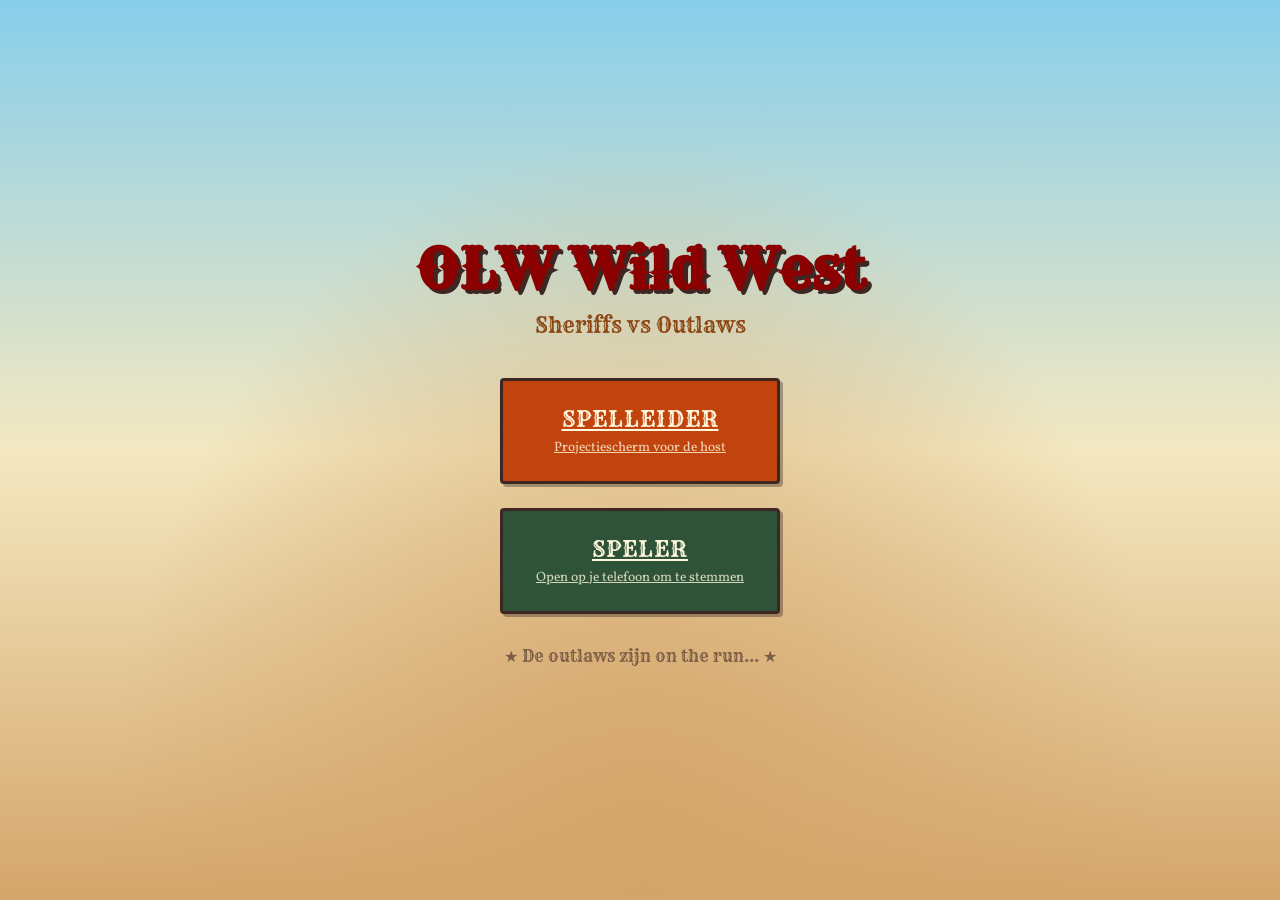
==== index.html @ f63bb6a1 "Initial commit: OLW Wild West game" ====
<!DOCTYPE html>
<html lang="nl">
<head>
  <meta charset="UTF-8">
  <meta name="viewport" content="width=device-width, initial-scale=1.0">
  <title>OLW Wild West</title>
  <link rel="stylesheet" href="css/theme.css">
  <style>
    body {
      min-height: 100vh;
      display: flex;
      align-items: center;
      justify-content: center;
      background:
        radial-gradient(ellipse at bottom, #d4a56a 0%, transparent 60%),
        linear-gradient(to bottom, #87CEEB 0%, #F4E8C1 50%, #d4a56a 100%);
    }
    .landing {
      text-align: center;
      max-width: 600px;
      padding: 2rem;
    }
    .landing h1 {
      font-size: 3.5rem;
      color: #8B0000;
      text-shadow: 4px 4px 0 #3E2723;
      margin-bottom: 0.5rem;
    }
    .landing .subtitle {
      font-family: 'Rye', cursive;
      font-size: 1.3rem;
      color: #8B4513;
      margin-bottom: 2.5rem;
    }
    .role-buttons {
      display: flex;
      flex-direction: column;
      gap: 1.5rem;
      align-items: center;
    }
    .role-btn {
      width: 280px;
      padding: 1.5rem 2rem;
      font-size: 1.4rem;
    }
    .role-btn .role-desc {
      display: block;
      font-family: 'Vollkorn', serif;
      font-size: 0.85rem;
      text-transform: none;
      letter-spacing: 0;
      margin-top: 0.3rem;
      opacity: 0.8;
    }
    .outlaw-text {
      font-family: 'Rye', cursive;
      font-size: 1rem;
      color: #3E2723;
      margin-top: 2rem;
      opacity: 0.6;
    }
  </style>
</head>
<body>
  <div class="landing">
    <h1>OLW Wild West</h1>
    <p class="subtitle">Sheriffs vs Outlaws</p>

    <div class="role-buttons">
      <a href="host.html" class="btn btn-rust role-btn">
        Spelleider
        <span class="role-desc">Projectiescherm voor de host</span>
      </a>
      <a href="player.html" class="btn btn-green role-btn">
        Speler
        <span class="role-desc">Open op je telefoon om te stemmen</span>
      </a>
    </div>

    <p class="outlaw-text">★ De outlaws zijn on the run... ★</p>
  </div>
</body>
</html>
---- css/theme.css ----
/* === OLW Wild West — Western Theme === */
@import url('https://fonts.googleapis.com/css2?family=Rye&family=Vollkorn:wght@400;600;700&display=swap');

:root {
  --sand: #F4E8C1;
  --leather: #8B4513;
  --rust: #C1440E;
  --dark-wood: #3E2723;
  --gold: #DAA520;
  --cream: #FFF8DC;
  --saloon-green: #2E5339;
  --sky-blue: #87CEEB;
  --parchment: #f5e6c8;
  --blood-red: #8B0000;

  /* Team colors */
  --team1: #C1440E;
  --team2: #2E5339;
  --team3: #4A6FA5;
  --team4: #DAA520;
  --team5: #7B2D8E;
  --team6: #1A5276;
}

* {
  margin: 0;
  padding: 0;
  box-sizing: border-box;
}

body {
  font-family: 'Vollkorn', Georgia, serif;
  background-color: var(--sand);
  color: var(--dark-wood);
  overflow-x: hidden;
}

h1, h2, h3, h4 {
  font-family: 'Rye', cursive;
  color: var(--leather);
  text-shadow: 2px 2px 0 rgba(0,0,0,0.15);
}

/* Parchment card */
.card {
  background: var(--cream);
  border: 3px solid var(--leather);
  border-radius: 4px;
  padding: 1.5rem;
  box-shadow: 4px 4px 0 rgba(0,0,0,0.2);
  position: relative;
}

/* Western button */
.btn {
  font-family: 'Rye', cursive;
  background: var(--leather);
  color: var(--cream);
  border: 3px solid var(--dark-wood);
  padding: 0.75rem 2rem;
  font-size: 1.1rem;
  cursor: pointer;
  border-radius: 4px;
  box-shadow: 3px 3px 0 rgba(0,0,0,0.3);
  transition: all 0.15s;
  text-transform: uppercase;
  letter-spacing: 1px;
}

.btn:hover {
  transform: translate(-2px, -2px);
  box-shadow: 5px 5px 0 rgba(0,0,0,0.3);
}

.btn:active {
  transform: translate(1px, 1px);
  box-shadow: 1px 1px 0 rgba(0,0,0,0.3);
}

.btn-rust {
  background: var(--rust);
}

.btn-gold {
  background: var(--gold);
  color: var(--dark-wood);
}

.btn-green {
  background: var(--saloon-green);
}

.btn-large {
  font-size: 1.5rem;
  padding: 1rem 3rem;
}

.btn-block {
  display: block;
  width: 100%;
}

/* Wanted poster */
.wanted-poster {
  background: var(--parchment);
  border: 6px double var(--dark-wood);
  padding: 2rem;
  text-align: center;
  position: relative;
  box-shadow: 8px 8px 0 rgba(0,0,0,0.25);
}

.wanted-poster::before {
  content: '★ WANTED ★';
  display: block;
  font-family: 'Rye', cursive;
  font-size: 2rem;
  color: var(--blood-red);
  margin-bottom: 1rem;
  letter-spacing: 4px;
}

/* Sheriff badge */
.badge {
  display: inline-flex;
  align-items: center;
  justify-content: center;
  width: 40px;
  height: 40px;
  background: var(--gold);
  clip-path: polygon(50% 0%, 61% 35%, 98% 35%, 68% 57%, 79% 91%, 50% 70%, 21% 91%, 32% 57%, 2% 35%, 39% 35%);
  font-family: 'Rye', cursive;
  font-size: 0.8rem;
  color: var(--dark-wood);
}

/* Score display */
.score {
  font-family: 'Rye', cursive;
  font-size: 2rem;
  color: var(--gold);
  text-shadow: 2px 2px 0 var(--dark-wood);
}

/* Team color classes */
.team-color-1 { background-color: var(--team1); color: white; }
.team-color-2 { background-color: var(--team2); color: white; }
.team-color-3 { background-color: var(--team3); color: white; }
.team-color-4 { background-color: var(--team4); color: var(--dark-wood); }
.team-color-5 { background-color: var(--team5); color: white; }
.team-color-6 { background-color: var(--team6); color: white; }

/* Fade transitions */
.phase-container {
  display: none;
  animation: fadeIn 0.4s ease;
}

.phase-container.active {
  display: block;
}

@keyframes fadeIn {
  from { opacity: 0; transform: translateY(20px); }
  to { opacity: 1; transform: translateY(0); }
}

@keyframes slideIn {
  from { opacity: 0; transform: translateX(-50px); }
  to { opacity: 1; transform: translateX(0); }
}

@keyframes popIn {
  0% { transform: scale(0); opacity: 0; }
  70% { transform: scale(1.1); }
  100% { transform: scale(1); opacity: 1; }
}

@keyframes scoreCount {
  0% { transform: scale(1); }
  50% { transform: scale(1.3); color: var(--gold); }
  100% { transform: scale(1); }
}

/* Saloon doors animation */
.saloon-doors {
  position: fixed;
  top: 0; left: 0; right: 0; bottom: 0;
  pointer-events: none;
  z-index: 100;
  perspective: 800px;
}

.saloon-door-left, .saloon-door-right {
  position: absolute;
  top: 0;
  width: 50%;
  height: 100%;
  background: var(--leather);
  border: 8px solid var(--dark-wood);
  transition: transform 1s cubic-bezier(0.68, -0.55, 0.265, 1.55);
}

.saloon-door-left {
  left: 0;
  transform-origin: left center;
}

.saloon-door-right {
  right: 0;
  transform-origin: right center;
}

.saloon-doors.open .saloon-door-left {
  transform: rotateY(90deg);
}

.saloon-doors.open .saloon-door-right {
  transform: rotateY(-90deg);
}

/* Scrollbar */
::-webkit-scrollbar { width: 10px; }
::-webkit-scrollbar-track { background: var(--sand); }
::-webkit-scrollbar-thumb { background: var(--leather); border-radius: 4px; }

/* Utility */
.text-center { text-align: center; }
.mt-1 { margin-top: 0.5rem; }
.mt-2 { margin-top: 1rem; }
.mt-3 { margin-top: 1.5rem; }
.mb-2 { margin-bottom: 1rem; }
.hidden { display: none !important; }
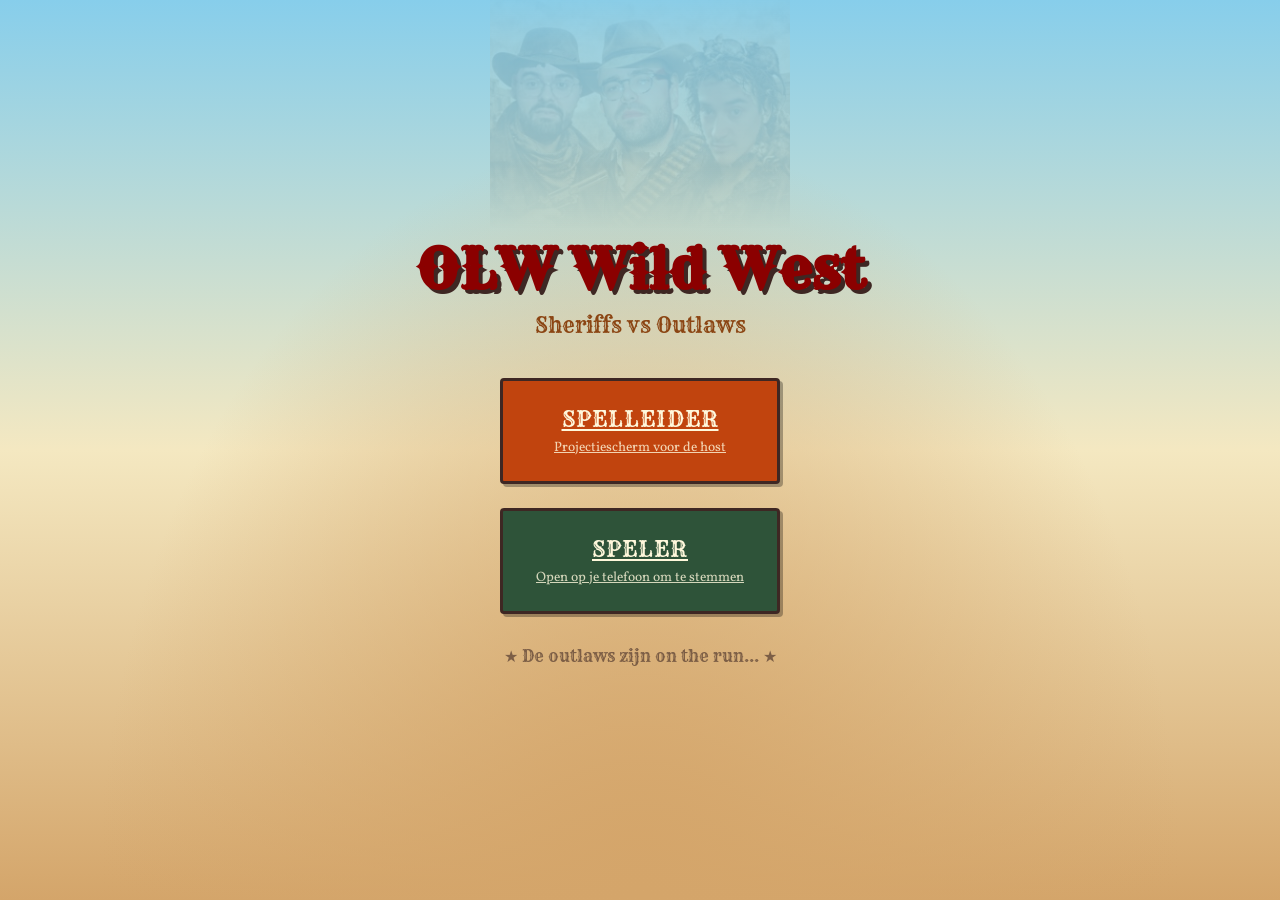
==== commit 4edbc43c: "Add wanted poster background to landing page Subtly shows the three outlaws' faces at the top of the" ====
--- a/index.html
+++ b/index.html
@@ -14,11 +14,29 @@
       background:
         radial-gradient(ellipse at bottom, #d4a56a 0%, transparent 60%),
         linear-gradient(to bottom, #87CEEB 0%, #F4E8C1 50%, #d4a56a 100%);
+      position: relative;
+      overflow: hidden;
+    }
+    body::before {
+      content: '';
+      position: absolute;
+      top: -20px;
+      left: 50%;
+      transform: translateX(-50%);
+      width: 300px;
+      height: 250px;
+      background: url('assets/images/landing_poster.jpg') center 33% / 150% no-repeat;
+      opacity: 0.2;
+      pointer-events: none;
+      mask-image: linear-gradient(to bottom, rgba(0,0,0,0) 0%, rgba(0,0,0,0.6) 25%, rgba(0,0,0,0.6) 75%, rgba(0,0,0,0) 100%);
+      -webkit-mask-image: linear-gradient(to bottom, rgba(0,0,0,0) 0%, rgba(0,0,0,0.6) 25%, rgba(0,0,0,0.6) 75%, rgba(0,0,0,0) 100%);
     }
     .landing {
       text-align: center;
       max-width: 600px;
       padding: 2rem;
+      position: relative;
+      z-index: 1;
     }
     .landing h1 {
       font-size: 3.5rem;
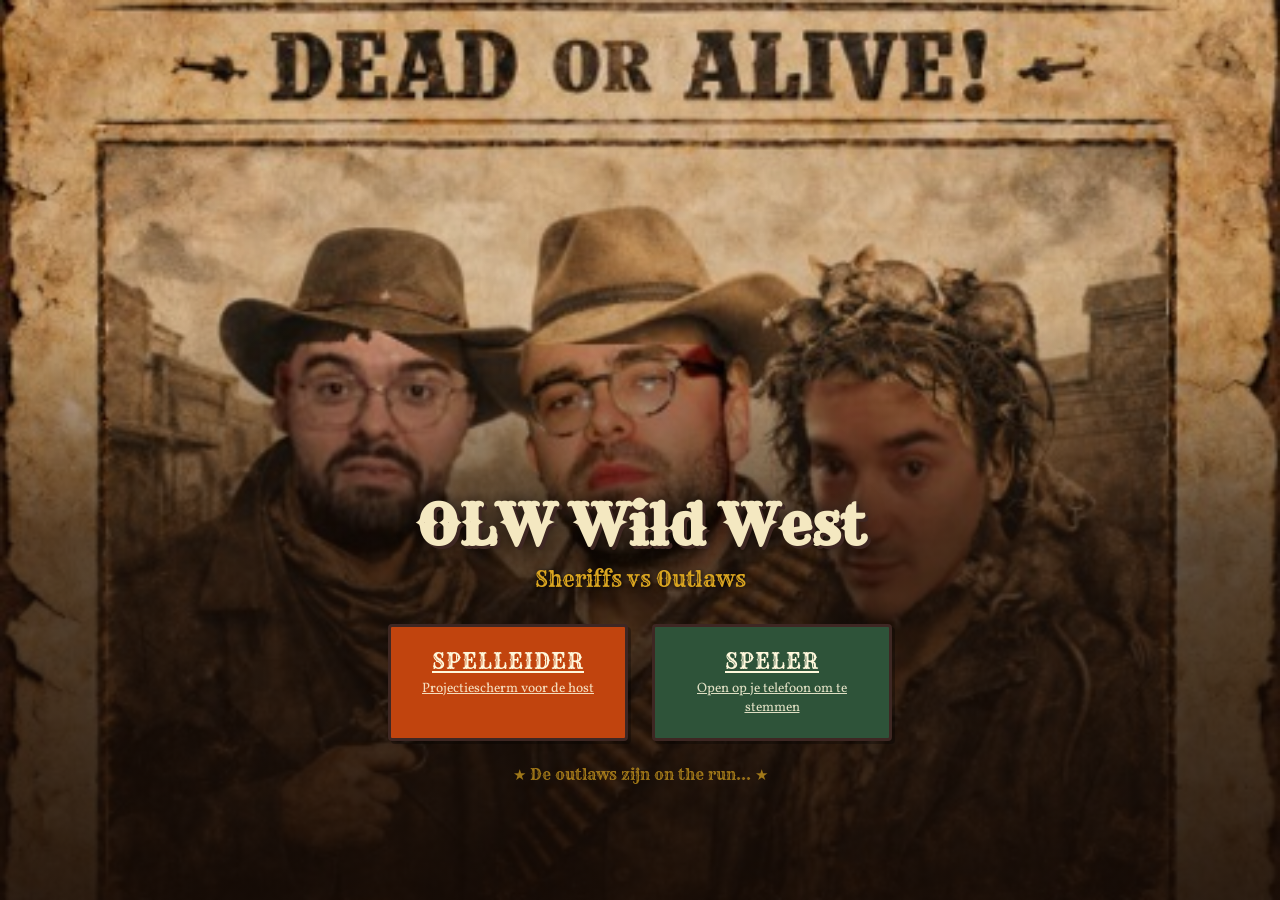
==== commit 30d55b74: "Make landing page image screen-filling with faces above text Full-viewport background image with gra" ====
--- a/index.html
+++ b/index.html
@@ -6,60 +6,78 @@
   <title>OLW Wild West</title>
   <link rel="stylesheet" href="css/theme.css">
   <style>
+    html, body {
+      margin: 0;
+      padding: 0;
+      height: 100%;
+    }
     body {
       min-height: 100vh;
       display: flex;
-      align-items: center;
-      justify-content: center;
-      background:
-        radial-gradient(ellipse at bottom, #d4a56a 0%, transparent 60%),
-        linear-gradient(to bottom, #87CEEB 0%, #F4E8C1 50%, #d4a56a 100%);
+      flex-direction: column;
       position: relative;
-      overflow: hidden;
+      overflow-x: hidden;
     }
-    body::before {
+    .face-spacer {
+      flex: 1 1 auto;
+      min-height: 25vh;
+      max-height: 50vh;
+    }
+    /* Full-screen photo background */
+    .bg-photo {
+      position: fixed;
+      inset: 0;
+      background: url('assets/images/landing_poster.jpg') center 20% / cover no-repeat;
+      z-index: 0;
+    }
+    @media (min-aspect-ratio: 4/3) {
+      .bg-photo {
+        background-position: center 30%;
+      }
+    }
+    /* Gradient: transparent at top (faces), dark at bottom (text) */
+    .bg-photo::after {
       content: '';
       position: absolute;
-      top: -20px;
-      left: 50%;
-      transform: translateX(-50%);
-      width: 300px;
-      height: 250px;
-      background: url('assets/images/landing_poster.jpg') center 33% / 150% no-repeat;
-      opacity: 0.2;
-      pointer-events: none;
-      mask-image: linear-gradient(to bottom, rgba(0,0,0,0) 0%, rgba(0,0,0,0.6) 25%, rgba(0,0,0,0.6) 75%, rgba(0,0,0,0) 100%);
-      -webkit-mask-image: linear-gradient(to bottom, rgba(0,0,0,0) 0%, rgba(0,0,0,0.6) 25%, rgba(0,0,0,0.6) 75%, rgba(0,0,0,0) 100%);
+      inset: 0;
+      background: linear-gradient(
+        to bottom,
+        rgba(0,0,0,0.05) 0%,
+        rgba(0,0,0,0.10) 35%,
+        rgba(20,10,5,0.65) 60%,
+        rgba(20,10,5,0.88) 100%
+      );
     }
     .landing {
-      text-align: center;
-      max-width: 600px;
-      padding: 2rem;
       position: relative;
       z-index: 1;
+      text-align: center;
+      padding: 2.5rem 2rem 3rem;
     }
     .landing h1 {
       font-size: 3.5rem;
-      color: #8B0000;
-      text-shadow: 4px 4px 0 #3E2723;
-      margin-bottom: 0.5rem;
+      color: #F4E8C1;
+      text-shadow: 3px 3px 0 #3E2723, 0 0 20px rgba(0,0,0,0.8);
+      margin-bottom: 0.4rem;
     }
     .landing .subtitle {
       font-family: 'Rye', cursive;
       font-size: 1.3rem;
-      color: #8B4513;
-      margin-bottom: 2.5rem;
+      color: #DAA520;
+      margin-bottom: 2rem;
+      text-shadow: 1px 1px 4px rgba(0,0,0,0.8);
     }
     .role-buttons {
       display: flex;
-      flex-direction: column;
+      flex-direction: row;
       gap: 1.5rem;
-      align-items: center;
+      justify-content: center;
+      flex-wrap: wrap;
     }
     .role-btn {
-      width: 280px;
-      padding: 1.5rem 2rem;
-      font-size: 1.4rem;
+      width: 240px;
+      padding: 1.3rem 1.5rem;
+      font-size: 1.3rem;
     }
     .role-btn .role-desc {
       display: block;
@@ -68,18 +86,29 @@
       text-transform: none;
       letter-spacing: 0;
       margin-top: 0.3rem;
-      opacity: 0.8;
+      opacity: 0.85;
     }
     .outlaw-text {
       font-family: 'Rye', cursive;
-      font-size: 1rem;
-      color: #3E2723;
-      margin-top: 2rem;
-      opacity: 0.6;
+      font-size: 0.95rem;
+      color: #DAA520;
+      margin-top: 1.5rem;
+      opacity: 0.7;
+    }
+    @media (max-width: 480px) {
+      .face-spacer { min-height: 30vh; max-height: 45vh; }
+      .landing { padding: 1.2rem 1.5rem 1.5rem; }
+      .landing h1 { font-size: 2.2rem; margin-bottom: 0.2rem; }
+      .landing .subtitle { font-size: 1.1rem; margin-bottom: 1rem; }
+      .role-buttons { flex-direction: column; align-items: center; gap: 0.8rem; }
+      .role-btn { width: 260px; padding: 0.9rem 1.5rem; font-size: 1.2rem; }
+      .outlaw-text { margin-top: 0.8rem; font-size: 0.85rem; }
     }
   </style>
 </head>
 <body>
+  <div class="bg-photo"></div>
+  <div class="face-spacer"></div>
   <div class="landing">
     <h1>OLW Wild West</h1>
     <p class="subtitle">Sheriffs vs Outlaws</p>
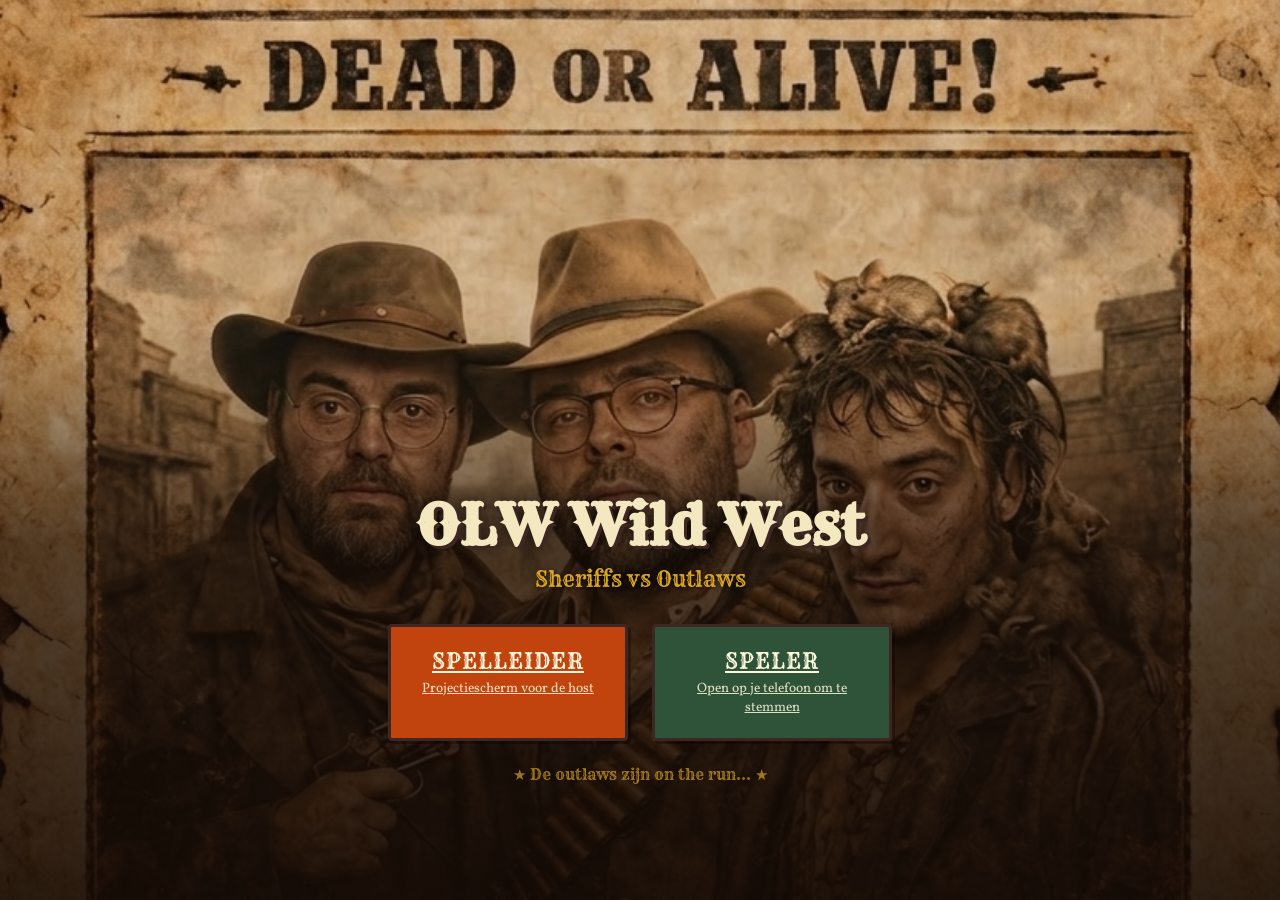
==== commit 0571e5ec: "Update landing poster from jpg to png Co-Authored-By: Claude Opus 4.6 <noreply@anthropic.com>" ====
--- a/index.html
+++ b/index.html
@@ -27,7 +27,7 @@
     .bg-photo {
       position: fixed;
       inset: 0;
-      background: url('assets/images/landing_poster.jpg') center 20% / cover no-repeat;
+      background: url('assets/images/landing_poster.png') center 20% / cover no-repeat;
       z-index: 0;
     }
     @media (min-aspect-ratio: 4/3) {
